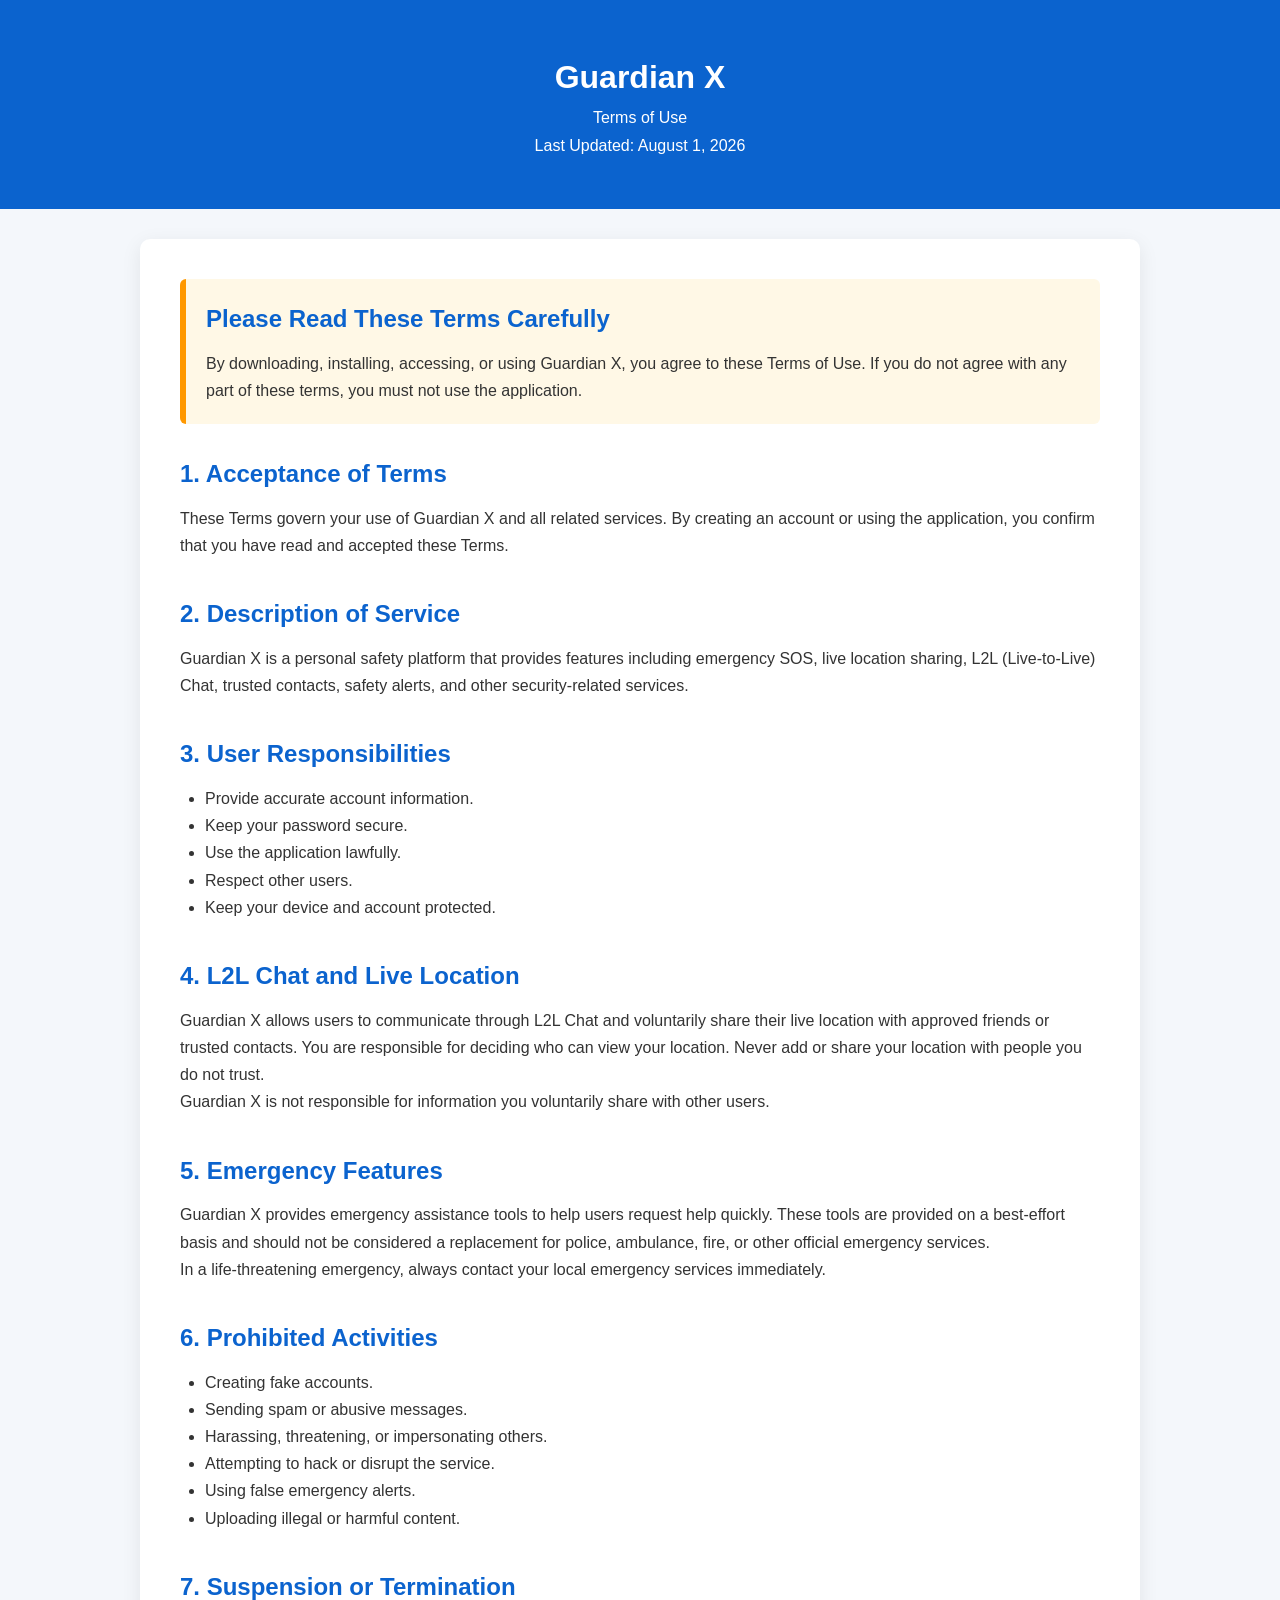
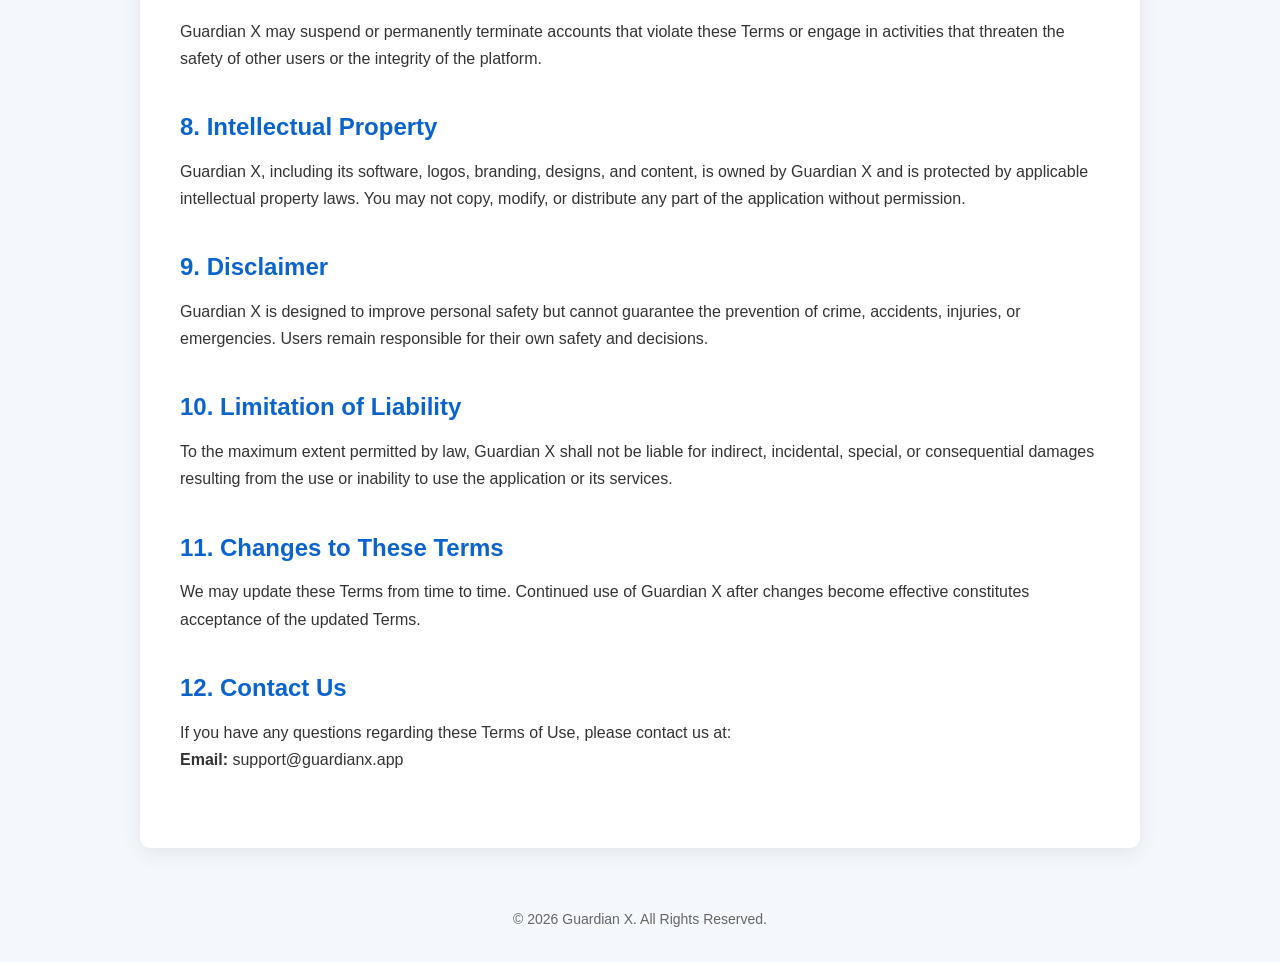
==== pages/terms.html @ 03c08fe9 "Initial Guadian X Website" ====
<!DOCTYPE html>
<html lang="en">
  <head>
	<meta charset="UTF-8">
	<meta name="viewport" content="width=device-width, initial-scale=1.0">
	<title>Guardian X - Terms of Use</title>

<style>
*{
margin:0;
padding:0;
box-sizing:border-box;
font-family:Arial,Helvetica,sans-serif;
}

body{
background:#f4f7fb;
color:#333;
line-height:1.7;
}

header{
background:#0B63CE;
color:white;
padding:50px 20px;
text-align:center;
}

.container{
max-width:1000px;
margin:30px auto;
background:white;
padding:40px;
border-radius:10px;
box-shadow:0 5px 20px rgba(0,0,0,.08);
}

.notice{
background:#fff8e6;
border-left:6px solid #ff9800;
padding:20px;
margin-bottom:30px;
border-radius:6px;
}

section{
margin-bottom:35px;
}

h2{
color:#0B63CE;
margin-bottom:10px;
}

ul{
margin-left:25px;
}

footer{
text-align:center;
padding:30px;
color:#666;
font-size:14px;
}

@media(max-width:768px){
.container{
margin:15px;
padding:25px;
}
}
</style>

  </head>

  <body>

	<header>
	  <h1>Guardian X</h1>
	  <p>Terms of Use</p>
	  <p>Last Updated: August 1, 2026</p>
	</header>

	<div class="container">

	  <div class="notice">
		<h2>Please Read These Terms Carefully</h2>

		<p>
		  By downloading, installing, accessing, or using Guardian X, you agree to these Terms of Use. If you do not agree with any part of these terms, you must not use the application.
		</p>
	  </div>

	  <section>
		<h2>1. Acceptance of Terms</h2>

		<p>
		  These Terms govern your use of Guardian X and all related services. By creating an account or using the application, you confirm that you have read and accepted these Terms.
		</p>
	  </section>

	  <section>
		<h2>2. Description of Service</h2>

		<p>
		  Guardian X is a personal safety platform that provides features including emergency SOS, live location sharing, L2L (Live-to-Live) Chat, trusted contacts, safety alerts, and other security-related services.
		</p>
	  </section>

	  <section>
		<h2>3. User Responsibilities</h2>

		<ul>
		  <li>Provide accurate account information.</li>
		  <li>Keep your password secure.</li>
		  <li>Use the application lawfully.</li>
		  <li>Respect other users.</li>
		  <li>Keep your device and account protected.</li>
		</ul>

	  </section>

	  <section>
		<h2>4. L2L Chat and Live Location</h2>

		<p>
		  Guardian X allows users to communicate through L2L Chat and voluntarily share their live location with approved friends or trusted contacts. You are responsible for deciding who can view your location. Never add or share your location with people you do not trust.
		</p>

		<p>
		  Guardian X is not responsible for information you voluntarily share with other users.
		</p>

	  </section>

	  <section>
		<h2>5. Emergency Features</h2>

		<p>
		  Guardian X provides emergency assistance tools to help users request help quickly. These tools are provided on a best-effort basis and should not be considered a replacement for police, ambulance, fire, or other official emergency services.
		</p>

		<p>
		  In a life-threatening emergency, always contact your local emergency services immediately.
		</p>

	  </section>

	  <section>
		<h2>6. Prohibited Activities</h2>

		<ul>

		  <li>Creating fake accounts.</li>

		  <li>Sending spam or abusive messages.</li>

		  <li>Harassing, threatening, or impersonating others.</li>

		  <li>Attempting to hack or disrupt the service.</li>

		  <li>Using false emergency alerts.</li>

		  <li>Uploading illegal or harmful content.</li>

		</ul>

	  </section>

	  <section>

		<h2>7. Suspension or Termination</h2>

		<p>
		  Guardian X may suspend or permanently terminate accounts that violate these Terms or engage in activities that threaten the safety of other users or the integrity of the platform.
		</p>

	  </section>

	  <section>

		<h2>8. Intellectual Property</h2>

		<p>
		  Guardian X, including its software, logos, branding, designs, and content, is owned by Guardian X and is protected by applicable intellectual property laws. You may not copy, modify, or distribute any part of the application without permission.
		</p>

	  </section>

	  <section>

		<h2>9. Disclaimer</h2>

		<p>
		  Guardian X is designed to improve personal safety but cannot guarantee the prevention of crime, accidents, injuries, or emergencies. Users remain responsible for their own safety and decisions.
		</p>

	  </section>

	  <section>

		<h2>10. Limitation of Liability</h2>

		<p>
		  To the maximum extent permitted by law, Guardian X shall not be liable for indirect, incidental, special, or consequential damages resulting from the use or inability to use the application or its services.
		</p>

	  </section>

	  <section>

		<h2>11. Changes to These Terms</h2>

		<p>
		  We may update these Terms from time to time. Continued use of Guardian X after changes become effective constitutes acceptance of the updated Terms.
		</p>

	  </section>

	  <section>

		<h2>12. Contact Us</h2>

		<p>
		  If you have any questions regarding these Terms of Use, please contact us at:
		</p>

		<p>
		  <strong>Email:</strong> support@guardianx.app
		</p>

	  </section>

	</div>

	<footer>

	  © 2026 Guardian X. All Rights Reserved.

	</footer>

  </body>
</html>
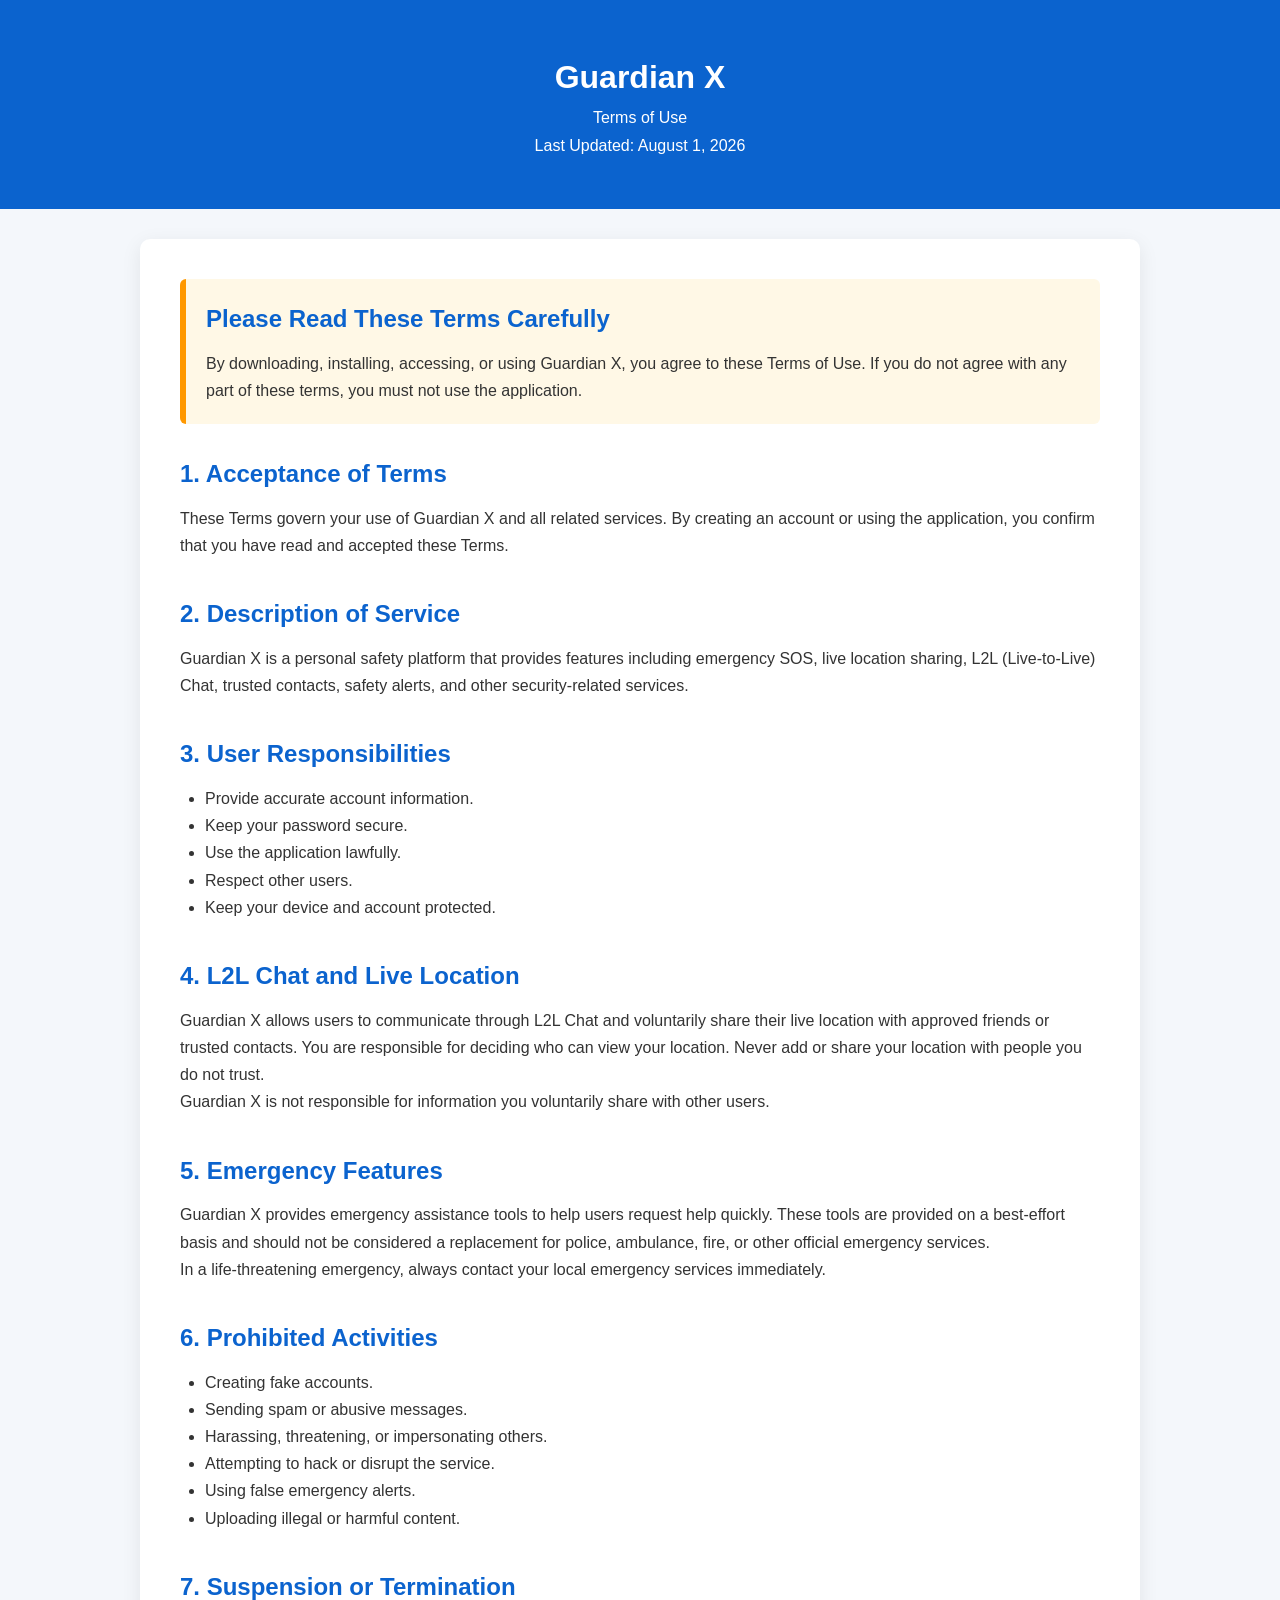
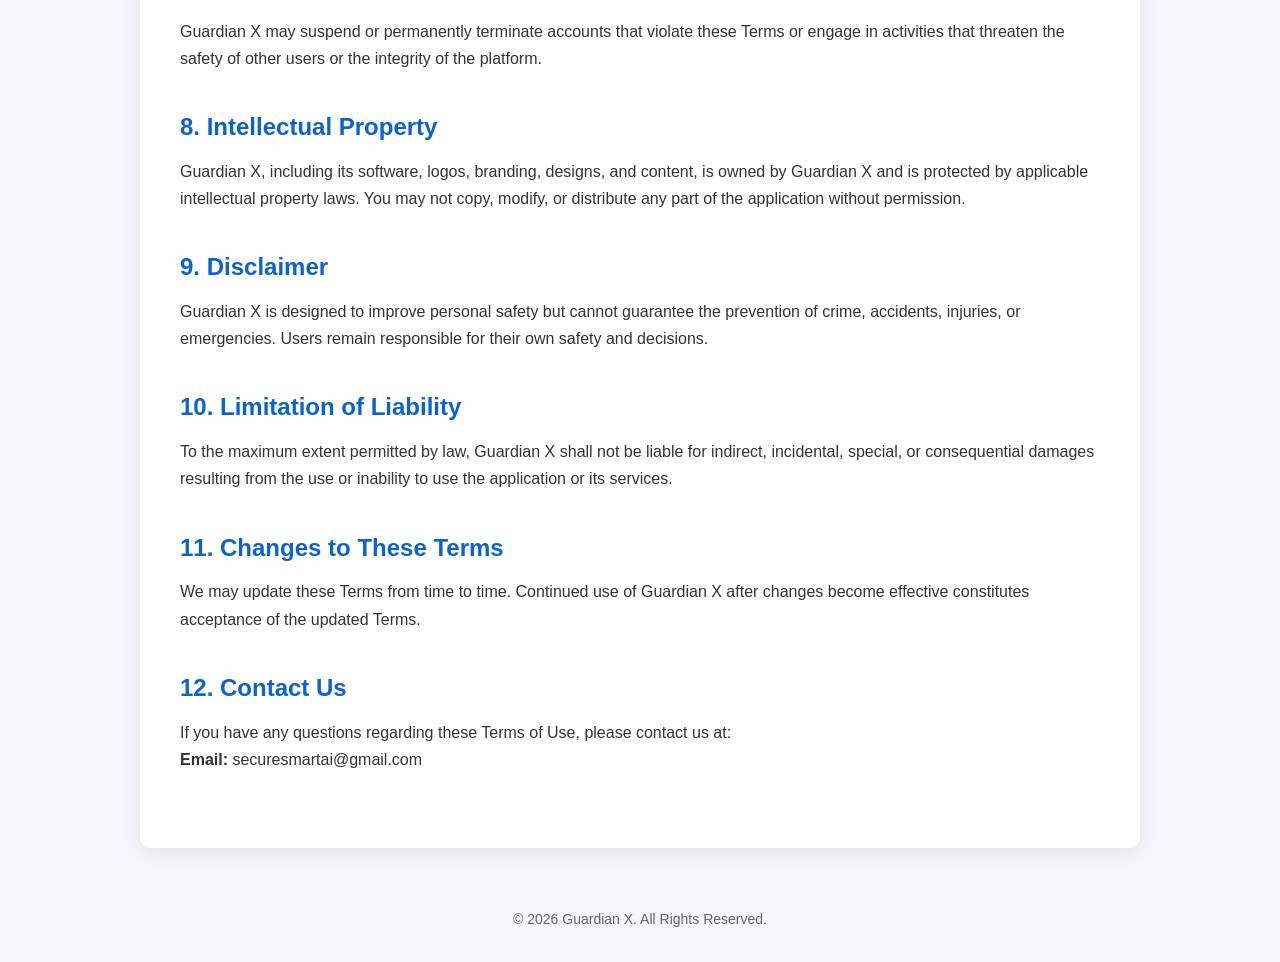
==== commit d62f1550: "Update terms.html" ====
--- a/pages/terms.html
+++ b/pages/terms.html
@@ -226,7 +226,7 @@
 		</p>
 
 		<p>
-		  <strong>Email:</strong> support@guardianx.app
+		  <strong>Email:</strong> securesmartai@gmail.com
 		</p>
 
 	  </section>
